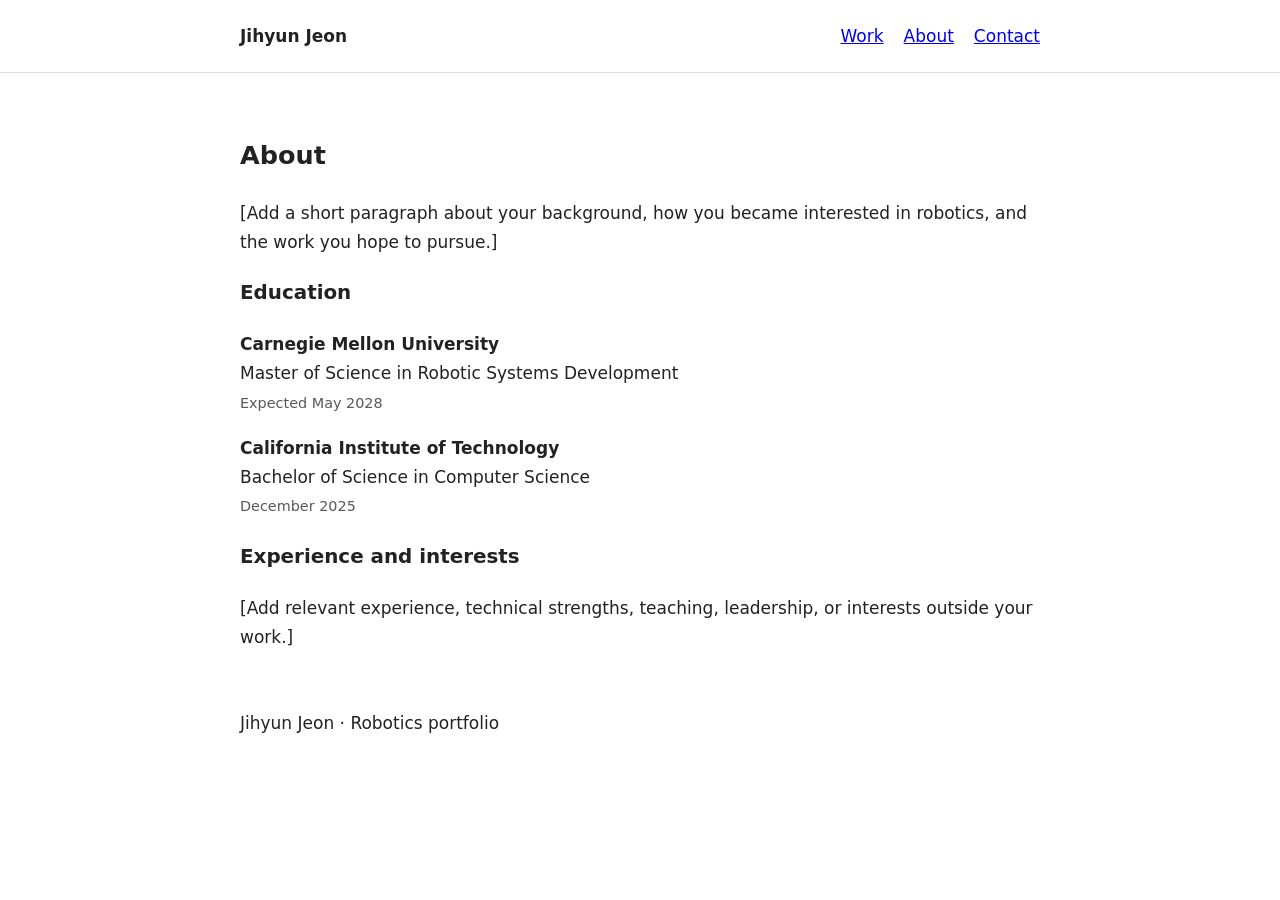
==== about.html @ 4e553314 "init commit" ====
<!doctype html>
<html lang="en">
<head>
  <meta charset="utf-8">
  <meta name="viewport" content="width=device-width, initial-scale=1">
  <title>About — Jihyun Jeon</title>
  <meta name="description" content="About Jihyun Jeon">
  <style>
    :root { --text: #222; --muted: #595959; --link: #174f87; --border: #d8dce0; --background: #fff; }
    * { box-sizing: border-box; }
    body { margin: 0; background: var(--background); color: var(--text); font-family: system-ui, -apple-system, BlinkMacSystemFont, "Segoe UI", sans-serif; font-size: 17px; line-height: 1.7; }
    .container { width: min(100% - 2.5rem, 800px); margin-inline: auto; }
    .site-header { position: fixed; inset: 0 0 auto; z-index: 10; background: white; border-bottom: 1px solid var(--border); }
    .header-inner { display: flex; align-items: center; justify-content: space-between; gap: 0.75rem; min-height: 4.5rem; }
    .home-link { color: var(--text); font-weight: 650; text-decoration: none; }
    nav { display: flex; gap: 1.25rem; }
    main { padding-top: 4.5rem; }
    .section { border-top: 1px solid var(--border); padding-block: 2.5rem; }
    .meta { color: var(--muted); font-size: 0.9rem; margin-bottom: 0.65rem; }
  </style>
</head>
<body>
  <header class="site-header">
    <div class="container header-inner">
      <a class="home-link" href="index.html">Jihyun Jeon</a>
      <nav aria-label="Main navigation">
        <a href="work.html">Work</a>
        <a href="about.html">About</a>
        <a href="contact.html">Contact</a>
      </nav>
    </div>
  </header>

  <main class="container">
    <section class="section" aria-labelledby="about-heading">
      <h2 id="about-heading">About</h2>
      <p>[Add a short paragraph about your background, how you became interested in robotics, and the work you hope to pursue.]</p>

      <h3>Education</h3>
      <div class="education">
        <p>
          <strong>Carnegie Mellon University</strong><br>
          Master of Science in Robotic Systems Development<br>
          <span class="meta">Expected May 2028</span>
        </p>
      </div>

      <div class="education">
        <p>
          <strong>California Institute of Technology</strong><br>
          Bachelor of Science in Computer Science<br>
          <span class="meta">December 2025</span>
        </p>
      </div>

      <h3>Experience and interests</h3>
      <p>[Add relevant experience, technical strengths, teaching, leadership, or interests outside your work.]</p>
    </section>
  </main>

  <footer>
    <div class="container">Jihyun Jeon · Robotics portfolio</div>
  </footer>
</body>
</html>
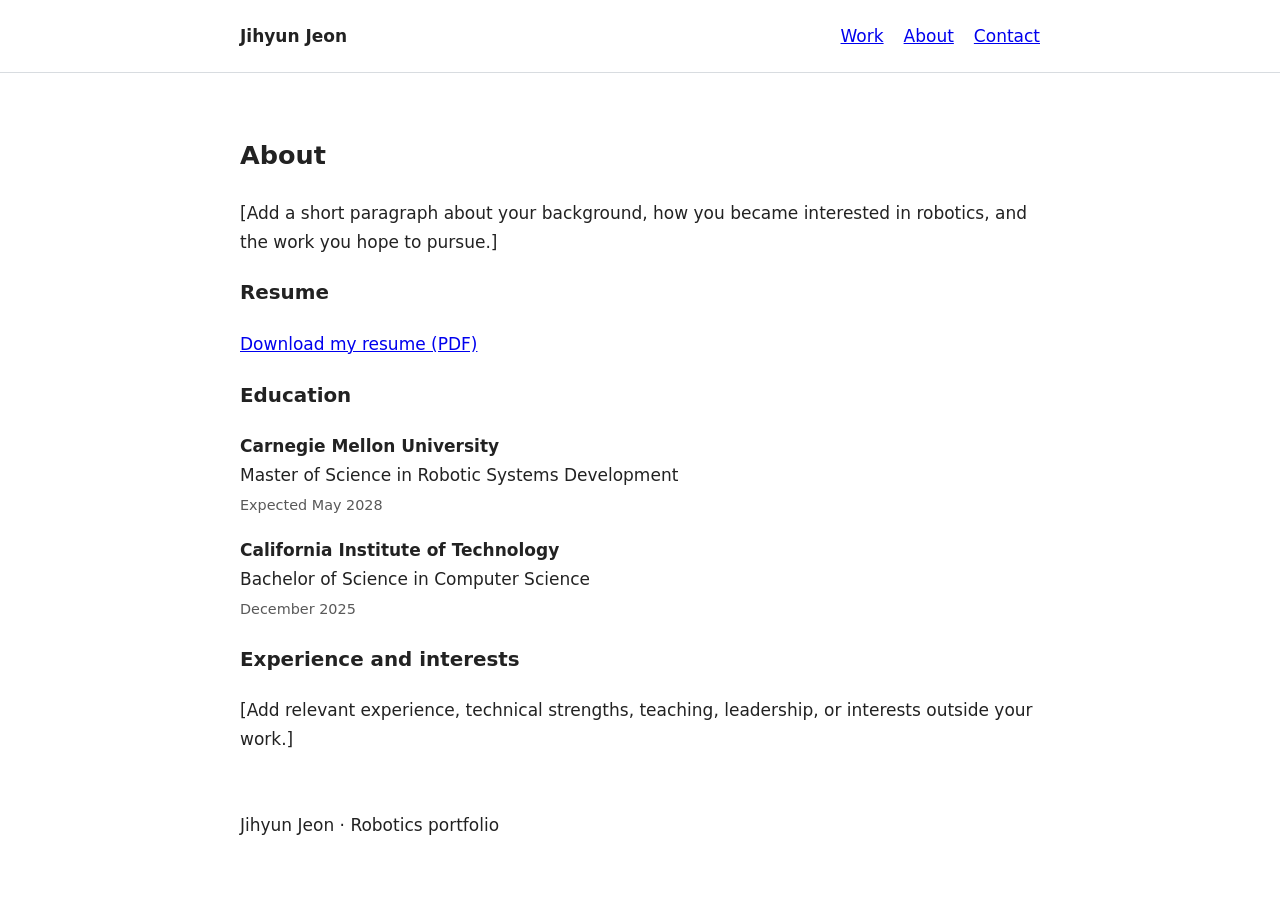
==== commit dba73ef5: "Add resume and about page update" ====
--- a/about.html
+++ b/about.html
@@ -36,6 +36,9 @@
       <h2 id="about-heading">About</h2>
       <p>[Add a short paragraph about your background, how you became interested in robotics, and the work you hope to pursue.]</p>
 
+      <h3>Resume</h3>
+      <p><a href="Jeon_Jihyun_Resume_Industry.pdf" target="_blank" rel="noopener">Download my resume (PDF)</a></p>
+
       <h3>Education</h3>
       <div class="education">
         <p>
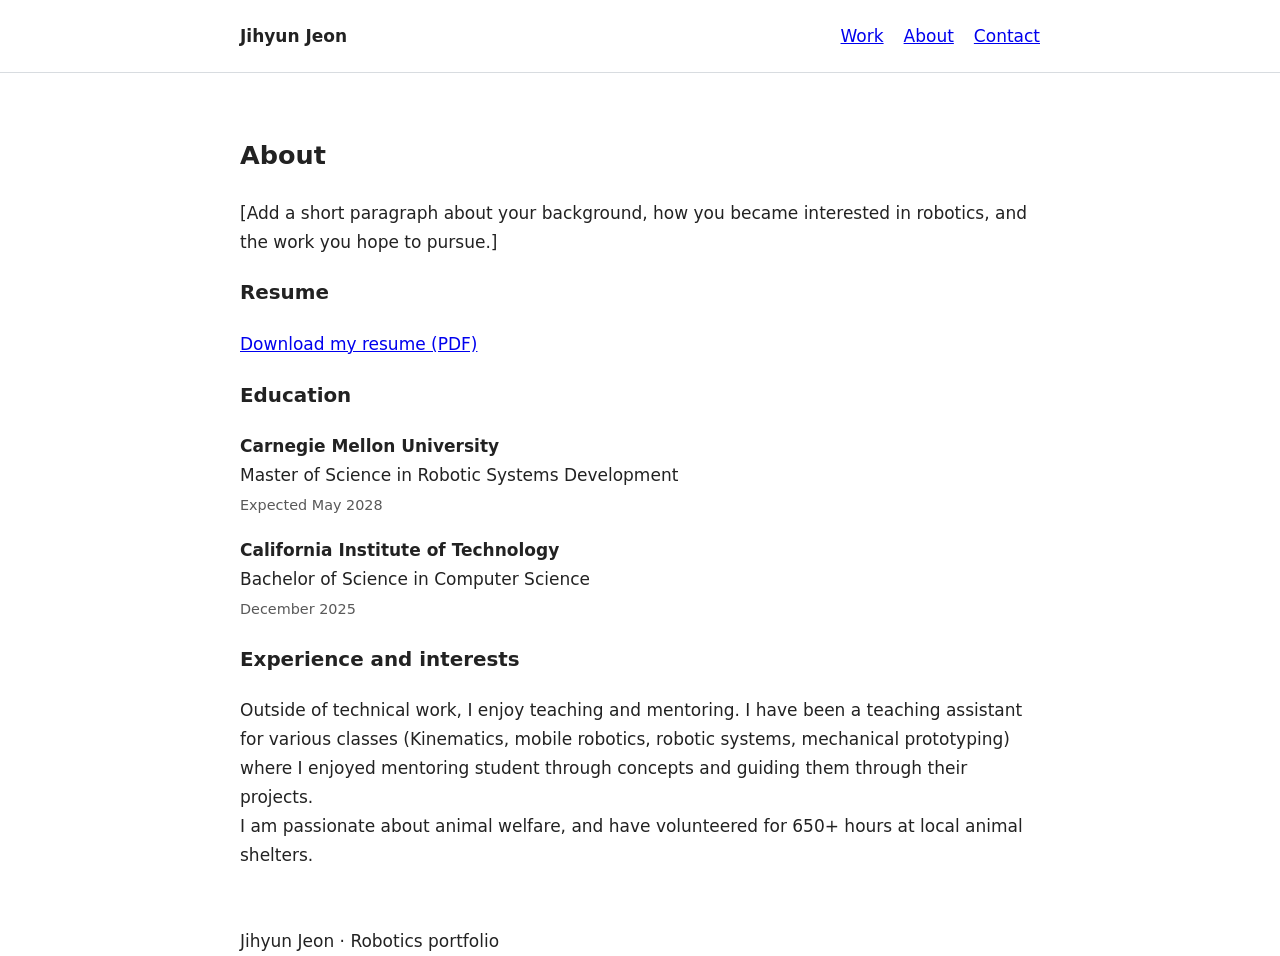
==== commit 94b05ae3: "Update experience and interests in about.html Added personal experience and interests to the about s" ====
--- a/about.html
+++ b/about.html
@@ -57,7 +57,9 @@
       </div>
 
       <h3>Experience and interests</h3>
-      <p>[Add relevant experience, technical strengths, teaching, leadership, or interests outside your work.]</p>
+      <p>Outside of technical work, I enjoy teaching and mentoring. I have been a teaching assistant for various classes (Kinematics, mobile robotics, robotic systems, mechanical prototyping) where I enjoyed mentoring student through concepts and guiding them through their projects. <br>
+      I am passionate about animal welfare, and have volunteered for 650+ hours at local animal shelters.
+      </p>
     </section>
   </main>
 
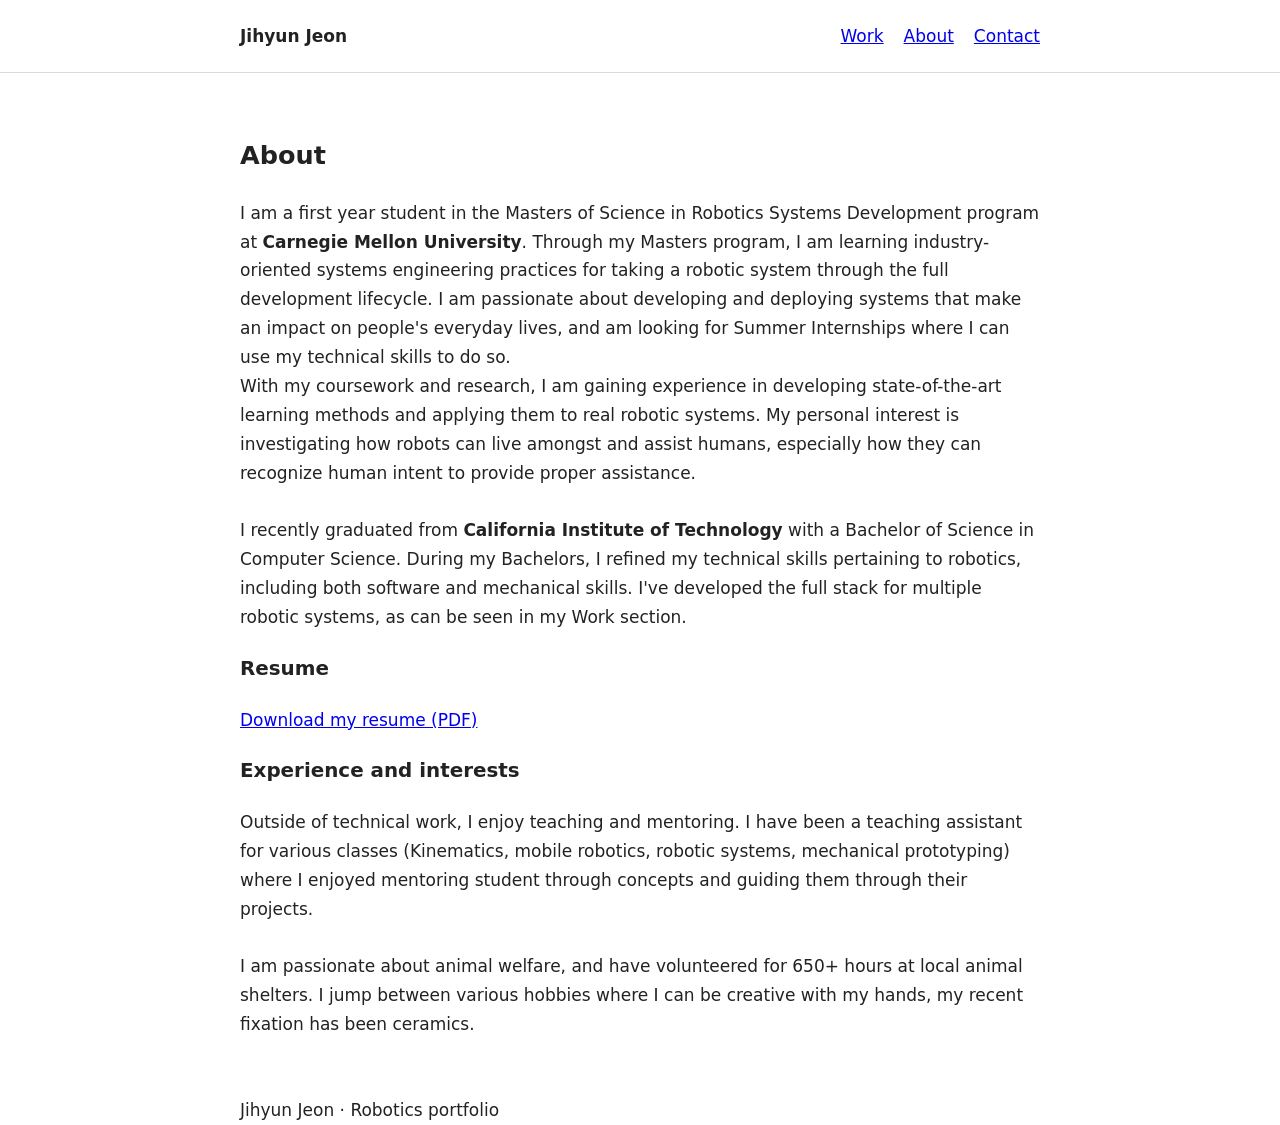
==== commit 3957bce5: "Update about.html" ====
--- a/about.html
+++ b/about.html
@@ -34,31 +34,27 @@
   <main class="container">
     <section class="section" aria-labelledby="about-heading">
       <h2 id="about-heading">About</h2>
-      <p>[Add a short paragraph about your background, how you became interested in robotics, and the work you hope to pursue.]</p>
+      <p>I am a first year student in the Masters of Science in Robotics Systems Development program at <strong> Carnegie Mellon University</strong>.
+        Through my Masters program, I am learning industry-oriented systems engineering practices for taking a robotic system through the full development lifecycle.
+        I am passionate about developing and deploying systems that make an impact on people's everyday lives, and am looking for Summer Internships where I can use my technical skills to do so.
+        <br>
+        With my coursework and research, I am gaining experience in developing state-of-the-art learning methods and applying them to real robotic systems.
+        My personal interest is investigating how robots can live amongst and assist humans, especially how they can recognize human intent to provide proper assistance.
 
+        <br>
+        <br>
+        
+        I recently graduated from <strong>California Institute of Technology</strong> with a Bachelor of Science in Computer Science. During my Bachelors, I refined my technical skills pertaining to robotics, including both software and mechanical skills. 
+        I've developed the full stack for multiple robotic systems, as can be seen in my Work section.
+      </p>
       <h3>Resume</h3>
       <p><a href="Jeon_Jihyun_Resume_Industry.pdf" target="_blank" rel="noopener">Download my resume (PDF)</a></p>
 
-      <h3>Education</h3>
-      <div class="education">
-        <p>
-          <strong>Carnegie Mellon University</strong><br>
-          Master of Science in Robotic Systems Development<br>
-          <span class="meta">Expected May 2028</span>
-        </p>
-      </div>
-
-      <div class="education">
-        <p>
-          <strong>California Institute of Technology</strong><br>
-          Bachelor of Science in Computer Science<br>
-          <span class="meta">December 2025</span>
-        </p>
-      </div>
-
       <h3>Experience and interests</h3>
-      <p>Outside of technical work, I enjoy teaching and mentoring. I have been a teaching assistant for various classes (Kinematics, mobile robotics, robotic systems, mechanical prototyping) where I enjoyed mentoring student through concepts and guiding them through their projects. <br>
-      I am passionate about animal welfare, and have volunteered for 650+ hours at local animal shelters.
+      <p>Outside of technical work, I enjoy teaching and mentoring. I have been a teaching assistant for various classes (Kinematics, mobile robotics, robotic systems, mechanical prototyping) where I enjoyed mentoring student through concepts and guiding them through their projects. 
+        <br>
+        <br>
+      I am passionate about animal welfare, and have volunteered for 650+ hours at local animal shelters. I jump between various hobbies where I can be creative with my hands, my recent fixation has been ceramics.
       </p>
     </section>
   </main>
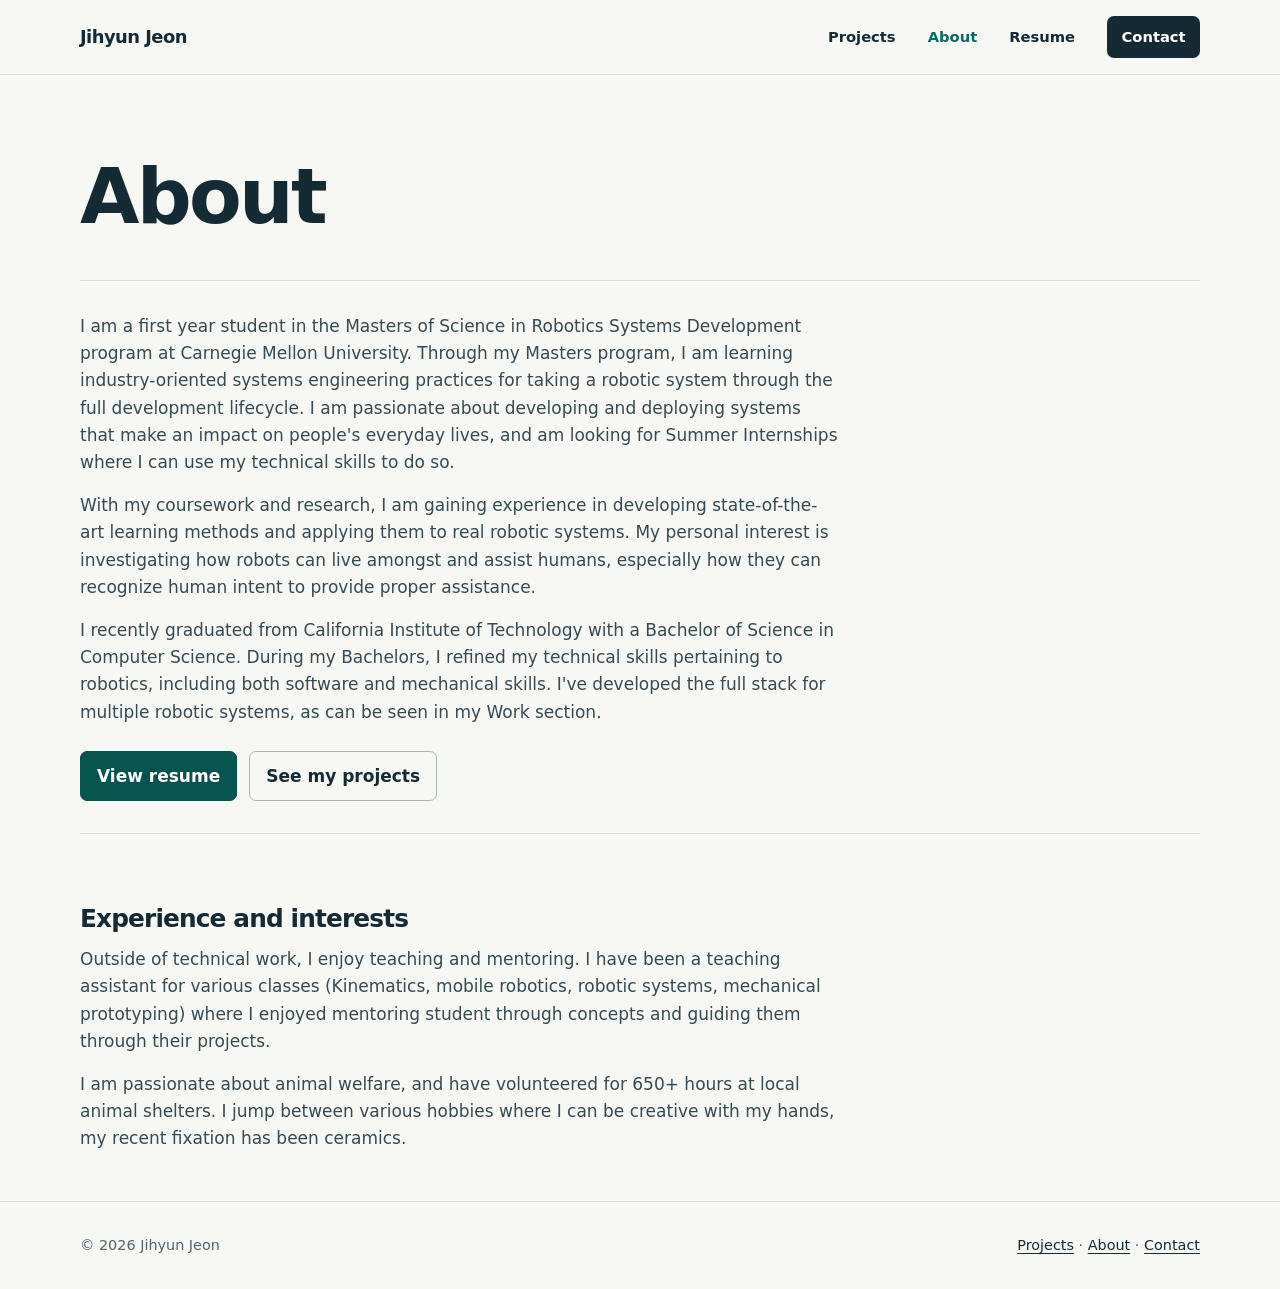
==== commit ff297813: "Refresh robotics portfolio for internship sharing" ====
--- a/about.html
+++ b/about.html
@@ -1,66 +1,36 @@
 <!doctype html>
 <html lang="en">
 <head>
-  <meta charset="utf-8">
-  <meta name="viewport" content="width=device-width, initial-scale=1">
-  <title>About — Jihyun Jeon</title>
-  <meta name="description" content="About Jihyun Jeon">
-  <style>
-    :root { --text: #222; --muted: #595959; --link: #174f87; --border: #d8dce0; --background: #fff; }
-    * { box-sizing: border-box; }
-    body { margin: 0; background: var(--background); color: var(--text); font-family: system-ui, -apple-system, BlinkMacSystemFont, "Segoe UI", sans-serif; font-size: 17px; line-height: 1.7; }
-    .container { width: min(100% - 2.5rem, 800px); margin-inline: auto; }
-    .site-header { position: fixed; inset: 0 0 auto; z-index: 10; background: white; border-bottom: 1px solid var(--border); }
-    .header-inner { display: flex; align-items: center; justify-content: space-between; gap: 0.75rem; min-height: 4.5rem; }
-    .home-link { color: var(--text); font-weight: 650; text-decoration: none; }
-    nav { display: flex; gap: 1.25rem; }
-    main { padding-top: 4.5rem; }
-    .section { border-top: 1px solid var(--border); padding-block: 2.5rem; }
-    .meta { color: var(--muted); font-size: 0.9rem; margin-bottom: 0.65rem; }
-  </style>
+<meta charset="utf-8">
+<meta name="viewport" content="width=device-width, initial-scale=1">
+<title>About | Jihyun Jeon</title>
+<meta name="description" content="About Jihyun Jeon, a Carnegie Mellon robotics master's student and Caltech computer science graduate.">
+<link rel="icon" href="assets/favicon.svg" type="image/svg+xml">
+<link rel="stylesheet" href="assets/site.css">
 </head>
 <body>
-  <header class="site-header">
-    <div class="container header-inner">
-      <a class="home-link" href="index.html">Jihyun Jeon</a>
-      <nav aria-label="Main navigation">
-        <a href="work.html">Work</a>
-        <a href="about.html">About</a>
-        <a href="contact.html">Contact</a>
-      </nav>
-    </div>
-  </header>
-
-  <main class="container">
-    <section class="section" aria-labelledby="about-heading">
-      <h2 id="about-heading">About</h2>
-      <p>I am a first year student in the Masters of Science in Robotics Systems Development program at <strong> Carnegie Mellon University</strong>.
-        Through my Masters program, I am learning industry-oriented systems engineering practices for taking a robotic system through the full development lifecycle.
-        I am passionate about developing and deploying systems that make an impact on people's everyday lives, and am looking for Summer Internships where I can use my technical skills to do so.
-        <br>
-        With my coursework and research, I am gaining experience in developing state-of-the-art learning methods and applying them to real robotic systems.
-        My personal interest is investigating how robots can live amongst and assist humans, especially how they can recognize human intent to provide proper assistance.
-
-        <br>
-        <br>
-        
-        I recently graduated from <strong>California Institute of Technology</strong> with a Bachelor of Science in Computer Science. During my Bachelors, I refined my technical skills pertaining to robotics, including both software and mechanical skills. 
-        I've developed the full stack for multiple robotic systems, as can be seen in my Work section.
-      </p>
-      <h3>Resume</h3>
-      <p><a href="Jeon_Jihyun_Resume_Industry.pdf" target="_blank" rel="noopener">Download my resume (PDF)</a></p>
-
-      <h3>Experience and interests</h3>
-      <p>Outside of technical work, I enjoy teaching and mentoring. I have been a teaching assistant for various classes (Kinematics, mobile robotics, robotic systems, mechanical prototyping) where I enjoyed mentoring student through concepts and guiding them through their projects. 
-        <br>
-        <br>
-      I am passionate about animal welfare, and have volunteered for 650+ hours at local animal shelters. I jump between various hobbies where I can be creative with my hands, my recent fixation has been ceramics.
-      </p>
-    </section>
-  </main>
-
-  <footer>
-    <div class="container">Jihyun Jeon · Robotics portfolio</div>
-  </footer>
+<a class="skip-link" href="#main">Skip to content</a><header class="site-header"><div class="container header-inner">
+<a class="home-link" href="index.html">Jihyun Jeon</a><nav aria-label="Main navigation"><a href="work.html">Projects</a><a href="about.html" aria-current="page">About</a><a href="resume.html">Resume</a><a class="nav-cta" href="contact.html">Contact</a></nav>
+</div></header><main id="main" class="about-page">
+<div class="container">
+<div class="page-intro narrow">
+<h1>About</h1>
+</div>
+<section class="section"><div class="prose">
+<p>I am a first year student in the Masters of Science in Robotics Systems Development program at Carnegie Mellon University. Through my Masters program, I am learning industry-oriented systems engineering practices for taking a robotic system through the full development lifecycle. I am passionate about developing and deploying systems that make an impact on people's everyday lives, and am looking for Summer Internships where I can use my technical skills to do so.</p>
+<p>With my coursework and research, I am gaining experience in developing state-of-the-art learning methods and applying them to real robotic systems. My personal interest is investigating how robots can live amongst and assist humans, especially how they can recognize human intent to provide proper assistance.</p>
+<p>I recently graduated from California Institute of Technology with a Bachelor of Science in Computer Science. During my Bachelors, I refined my technical skills pertaining to robotics, including both software and mechanical skills. I've developed the full stack for multiple robotic systems, as can be seen in my Work section.</p>
+<div class="button-row">
+<a class="button" href="resume.html">View resume</a><a class="button secondary" href="work.html">See my projects</a>
+</div>
+</div></section>
+<section class="section"><div class="prose">
+<h2>Experience and interests</h2>
+<p>Outside of technical work, I enjoy teaching and mentoring. I have been a teaching assistant for various classes (Kinematics, mobile robotics, robotic systems, mechanical prototyping) where I enjoyed mentoring student through concepts and guiding them through their projects.</p>
+<p>I am passionate about animal welfare, and have volunteered for 650+ hours at local animal shelters. I jump between various hobbies where I can be creative with my hands, my recent fixation has been ceramics.</p>
+</div></section>
+</div></main><footer class="site-footer"><div class="container footer-inner">
+<span>© 2026 Jihyun Jeon</span><span><a href="work.html">Projects</a> · <a href="about.html">About</a> · <a href="contact.html">Contact</a></span>
+</div></footer>
 </body>
 </html>
--- a/assets/site.css
+++ b/assets/site.css
@@ -0,0 +1,164 @@
+:root {
+  color-scheme: light;
+  --ink: #142b36;
+  --muted: #52646d;
+  --line: #d5deda;
+  --paper: #f7f8f4;
+  --white: #ffffff;
+  --accent: #086b66;
+  --accent-dark: #07534f;
+  --warm: #d7e9d9;
+  --shadow: 0 14px 36px rgba(20, 43, 54, .08);
+}
+
+* { box-sizing: border-box; }
+html { scroll-behavior: smooth; scroll-padding-top: 6rem; }
+body { margin: 0; background: var(--paper); color: var(--ink); font: 17px/1.6 system-ui, -apple-system, BlinkMacSystemFont, "Segoe UI", sans-serif; }
+img, video { display: block; max-width: 100%; }
+a { color: var(--accent-dark); text-underline-offset: .2em; }
+a:hover { color: var(--accent); }
+:focus-visible { outline: 3px solid var(--accent); outline-offset: 4px; }
+.container { width: min(100% - 3rem, 1120px); margin-inline: auto; }
+.narrow { max-width: 760px; }
+.skip-link { position: fixed; left: 1rem; top: -5rem; z-index: 30; padding: .6rem 1rem; background: white; }
+.skip-link:focus { top: 1rem; }
+.site-header { position: sticky; top: 0; z-index: 20; background: rgba(247, 248, 244, .96); border-bottom: 1px solid var(--line); backdrop-filter: blur(12px); }
+.header-inner { min-height: 74px; display: flex; align-items: center; justify-content: space-between; gap: 1.5rem; }
+.home-link { color: var(--ink); text-decoration: none; font-weight: 800; letter-spacing: -.03em; font-size: 1.12rem; white-space: nowrap; }
+.site-header nav { display: flex; align-items: center; gap: clamp(.8rem, 2.5vw, 2rem); }
+.site-header nav a { color: var(--ink); text-decoration: none; font-size: .92rem; font-weight: 650; white-space: nowrap; }
+.site-header nav a:hover, .site-header nav a[aria-current="page"] { color: var(--accent); }
+.site-header nav .nav-cta { padding: .55rem .9rem; background: var(--ink); color: white; border-radius: 7px; }
+.site-header nav .nav-cta:hover { background: var(--accent-dark); color: white; }
+main { min-height: calc(100vh - 165px); }
+h1, h2, h3 { line-height: 1.16; letter-spacing: -.035em; }
+h1 { font-size: clamp(2.8rem, 6vw, 5.2rem); margin: 0 0 1.2rem; }
+h2 { font-size: clamp(1.9rem, 3.3vw, 2.65rem); margin: 0; }
+h3 { font-size: 1.3rem; margin: 0 0 .6rem; }
+p { margin: 0 0 1rem; }
+.eyebrow { color: var(--accent-dark); font-size: .78rem; text-transform: uppercase; font-weight: 800; letter-spacing: .14em; margin-bottom: 1rem; }
+.lead { color: var(--muted); font-size: clamp(1.08rem, 1.8vw, 1.3rem); line-height: 1.55; }
+.meta { color: var(--muted); font-size: .9rem; font-weight: 600; }
+.button-row { display: flex; flex-wrap: wrap; gap: .75rem; margin-top: 1.6rem; }
+.button { display: inline-flex; align-items: center; justify-content: center; gap: .45rem; min-height: 46px; padding: .65rem 1rem; background: var(--accent-dark); color: white; border: 1px solid var(--accent-dark); border-radius: 7px; font-weight: 700; text-decoration: none; }
+.button:hover { background: var(--ink); border-color: var(--ink); color: white; }
+.button.secondary { background: transparent; color: var(--ink); border-color: #a8b8b1; }
+.button.secondary:hover { background: white; color: var(--accent-dark); }
+.hero { padding: clamp(3.7rem, 8vw, 7rem) 0 clamp(3.2rem, 7vw, 5.5rem); }
+.hero-grid { display: grid; grid-template-columns: minmax(0, 1.45fr) minmax(270px, .65fr); gap: clamp(2rem, 6vw, 5rem); align-items: center; }
+.hero .lead { max-width: 680px; }
+.hero-note { padding: 1.6rem; background: var(--warm); border-left: 4px solid var(--accent); border-radius: 0 10px 10px 0; }
+.hero-note strong { display: block; font-size: 1.08rem; margin-bottom: .4rem; }
+.hero-note p { color: #344f4b; margin: 0; }
+.section { padding: clamp(3.2rem, 6vw, 5.5rem) 0; border-top: 1px solid var(--line); }
+.section-heading { display: flex; align-items: end; justify-content: space-between; gap: 1rem; margin-bottom: 1.6rem; }
+.section-heading p { color: var(--muted); margin: .6rem 0 0; }
+.text-link { white-space: nowrap; font-weight: 700; }
+.project-grid { display: grid; grid-template-columns: repeat(2, minmax(0, 1fr)); gap: 1.35rem; }
+.project-card { overflow: hidden; background: white; border: 1px solid var(--line); border-radius: 12px; transition: transform .18s, box-shadow .18s; }
+.project-card:hover { transform: translateY(-3px); box-shadow: var(--shadow); }
+.project-card > a { display: block; color: inherit; text-decoration: none; height: 100%; }
+.project-card img { width: 100%; height: 240px; object-fit: cover; background: #e6ece8; }
+.card-media { position: relative; height: 240px; overflow: hidden; background: #e6ece8; }
+.card-media img { height: 100%; }
+.project-card img.rover { object-position: center 75%; }
+.project-card img.planner { object-fit: contain; padding: 1rem; background: #e4e9e0; }
+.project-card img.eye { object-position: center 58%; }
+.project-card img.tennis { object-position: center 43%; }
+.card-body { padding: 1.35rem 1.45rem 1.5rem; }
+.card-body .meta { margin: 0 0 .5rem; }
+.card-body h3 { margin: 0 0 .55rem; }
+.card-body p { color: var(--muted); margin: 0 0 .9rem; }
+.card-link { color: var(--accent-dark); font-weight: 750; font-size: .92rem; }
+.project-card:hover .card-link { text-decoration: underline; }
+.callout { display: flex; align-items: center; justify-content: space-between; gap: 1.5rem; padding: clamp(1.5rem, 4vw, 2.4rem); background: var(--ink); color: white; border-radius: 12px; }
+.callout h2 { font-size: clamp(1.5rem, 2.8vw, 2.15rem); }
+.callout p { color: #d7e6e7; margin: .5rem 0 0; }
+.callout .button { flex: 0 0 auto; background: white; color: var(--ink); border-color: white; }
+.callout .button:hover { background: var(--warm); }
+.page-intro { padding: clamp(3rem, 6vw, 5rem) 0 2.2rem; }
+.page-intro .lead { max-width: 790px; margin-bottom: 0; }
+.about-page .page-intro { padding-bottom: 1.25rem; }
+.about-page .section { padding-block: 2rem; }
+.work-grid { padding-bottom: 5rem; }
+.prose { max-width: 760px; }
+.prose h2 { font-size: 1.55rem; margin: 2.4rem 0 .8rem; }
+.prose h3 { font-size: 1.1rem; margin: 1.8rem 0 .55rem; }
+.prose p, .prose li { color: #354b54; }
+.prose ul { padding-left: 1.35rem; }
+.info-grid { display: grid; grid-template-columns: repeat(2, minmax(0, 1fr)); gap: 1.5rem; }
+.info-box { padding: 1.6rem; background: white; border: 1px solid var(--line); border-radius: 10px; }
+.info-box h2 { font-size: 1.25rem; margin-bottom: .65rem; }
+.info-box p:last-child { margin-bottom: 0; }
+.resume-intro { padding-bottom: 2.8rem; }
+.resume-intro h1 { margin-bottom: .35rem; }
+.resume-intro .lead { margin-bottom: .5rem; }
+.resume-content { max-width: 940px; padding-bottom: 5rem; }
+.resume-section { display: grid; grid-template-columns: 180px minmax(0, 1fr); gap: 0 1.5rem; border-top: 1px solid var(--line); padding: 2rem 0; }
+.resume-section h2 { grid-row: 1 / span 20; font-size: 1.18rem; letter-spacing: -.02em; color: var(--accent-dark); }
+.resume-section > p, .resume-entry { grid-column: 2; }
+.resume-section > p { color: #354b54; }
+.resume-entry + .resume-entry { margin-top: 1.4rem; }
+.resume-entry-head { display: flex; justify-content: space-between; align-items: baseline; gap: 1rem; }
+.resume-entry-head h3 { font-size: 1.08rem; margin: 0; }
+.resume-entry-head span { flex: 0 0 auto; color: var(--muted); font-size: .88rem; font-weight: 650; }
+.resume-entry p { color: #354b54; margin: .2rem 0 0; }
+.resume-entry ul { color: #354b54; margin: .45rem 0 0; padding-left: 1.2rem; }
+.resume-entry li { padding-left: .15rem; margin: .25rem 0; }
+.contact-form { display: grid; gap: 1rem; max-width: 680px; }
+.contact-form label { display: grid; gap: .35rem; font-weight: 650; }
+.contact-form input, .contact-form textarea { font: inherit; padding: .75rem .9rem; border: 1px solid #aebdb6; background: white; border-radius: 7px; color: var(--ink); width: 100%; }
+.contact-form textarea { min-height: 150px; resize: vertical; }
+.contact-form button { width: fit-content; cursor: pointer; font: inherit; }
+.site-footer { border-top: 1px solid var(--line); padding: 2rem 0; color: var(--muted); font-size: .9rem; }
+.footer-inner { display: flex; justify-content: space-between; gap: 1rem; flex-wrap: wrap; }
+.footer-inner a { color: var(--ink); }
+
+/* Project pages */
+.project-hero { padding: clamp(2.8rem, 6vw, 5rem) 0 2.4rem; }
+.project-hero h1 { font-size: clamp(2.7rem, 5vw, 4.4rem); max-width: 850px; }
+.project-hero .lead { max-width: 800px; }
+.project-feature { margin: 0 0 2.6rem; overflow: hidden; background: white; border: 1px solid var(--line); border-radius: 12px; }
+.project-feature video { width: 100%; aspect-ratio: 16 / 9; max-height: 620px; object-fit: contain; background: #182125; }
+.project-feature p { margin: 0; padding: .7rem 1rem; color: var(--muted); font-size: .9rem; }
+.project-content { display: grid; grid-template-columns: minmax(0, 1.55fr) minmax(240px, .7fr); gap: clamp(2rem, 5vw, 4rem); align-items: start; padding: 2.6rem 0 4rem; border-top: 1px solid var(--line); }
+.project-content h2 { font-size: 1.55rem; margin-bottom: 1rem; }
+.project-content h3 { font-size: 1.05rem; margin: 1.6rem 0 .4rem; }
+.project-content p { color: #354b54; }
+.project-aside { background: white; border: 1px solid var(--line); padding: 1.5rem; border-radius: 10px; }
+.project-aside h2 { font-size: 1.15rem; }
+.project-aside ul { margin: 0; padding-left: 1.2rem; }
+.project-aside li { margin: .45rem 0; }
+.project-media { padding-bottom: 4rem; }
+.project-media h2 { margin-bottom: 1.4rem; }
+.media-grid { display: grid; grid-template-columns: repeat(2, minmax(0, 1fr)); gap: 1.3rem; }
+.media-grid figure { margin: 0; background: white; border: 1px solid var(--line); border-radius: 10px; overflow: hidden; }
+.media-grid img { width: 100%; height: 290px; object-fit: contain; background: #e8ece9; }
+.media-grid .video-wrap { aspect-ratio: 16 / 9; background: #1d2529; }
+.media-grid iframe, .media-grid video { display: block; width: 100%; height: 100%; border: 0; }
+.media-grid figcaption { padding: .8rem 1rem 1rem; color: var(--muted); font-size: .9rem; }
+.project-more { margin: 0 0 4rem; border: 1px solid var(--line); border-radius: 10px; background: white; }
+.project-more summary { cursor: pointer; padding: 1rem 1.3rem; font-weight: 700; color: var(--accent-dark); }
+.project-more .media-grid { padding: 0 1.3rem 1.3rem; }
+.back-link { display: inline-block; margin-bottom: 3rem; font-weight: 700; }
+
+@media (max-width: 760px) {
+  .hero-grid, .project-content { grid-template-columns: 1fr; }
+  .hero-note { max-width: 600px; }
+  .project-grid, .media-grid, .info-grid { grid-template-columns: 1fr; }
+  .callout { align-items: start; flex-direction: column; }
+  .resume-section { display: block; }
+  .resume-section h2 { margin-bottom: 1.2rem; }
+  .resume-entry-head { display: block; }
+  .resume-entry-head span { display: block; margin-top: .2rem; }
+}
+@media (max-width: 520px) {
+  .container { width: min(100% - 2rem, 1120px); }
+  .header-inner { min-height: auto; padding: .75rem 0; align-items: start; flex-direction: column; gap: .45rem; }
+  .site-header nav { width: 100%; justify-content: space-between; gap: .5rem; }
+  .site-header nav a { font-size: .83rem; }
+  .site-header nav .nav-cta { padding: .35rem .55rem; }
+  .section-heading { align-items: start; flex-direction: column; }
+  .card-media { height: 210px; }
+}
+@media (prefers-reduced-motion: reduce) { html { scroll-behavior: auto; } .project-card { transition: none; } }
